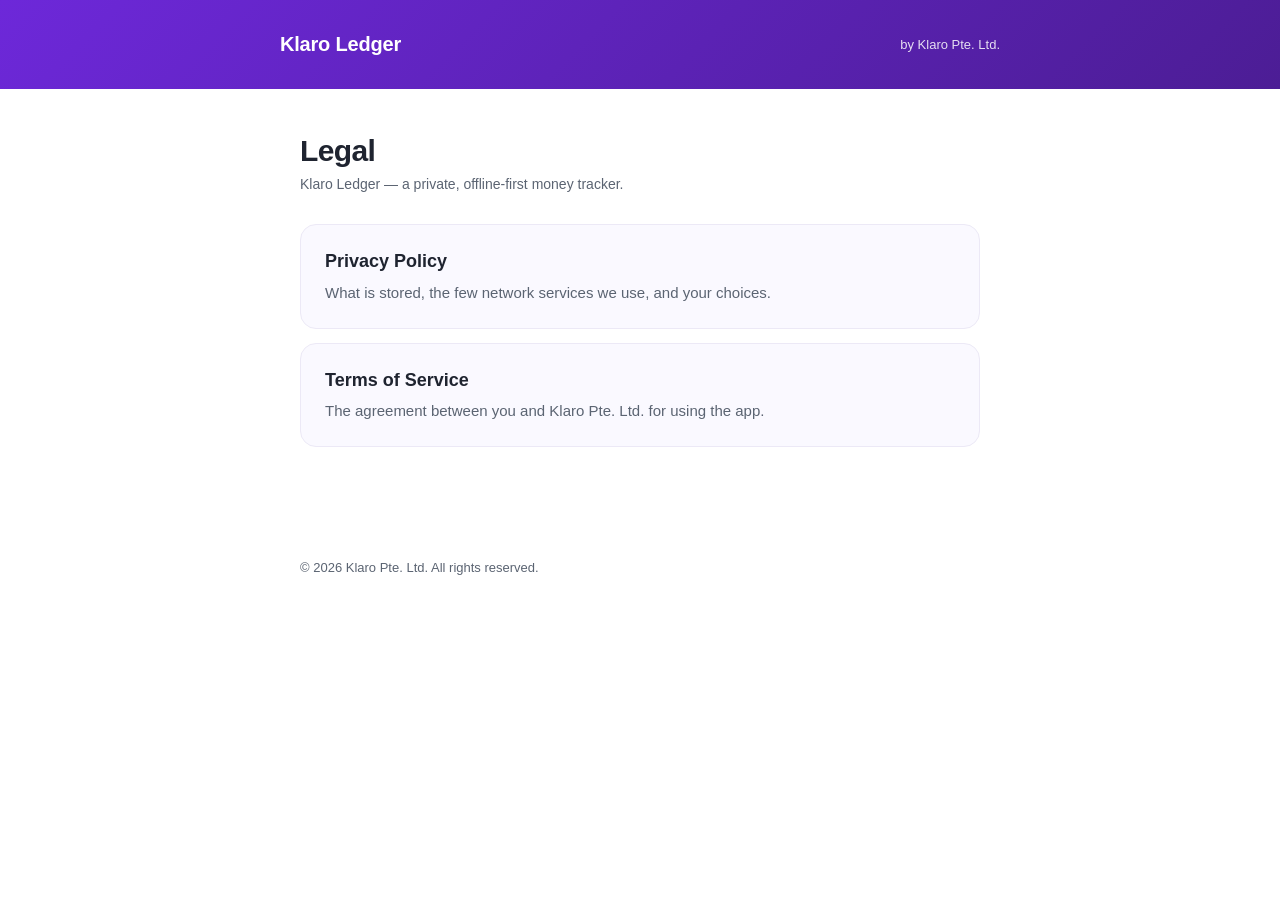
==== index.html @ c8fe20b1 "Klaro Ledger legal pages (privacy policy + terms)" ====
<!doctype html>
<html lang="en">
  <head>
    <meta charset="utf-8" />
    <meta name="viewport" content="width=device-width, initial-scale=1" />
    <title>Klaro Ledger — Legal</title>
    <meta
      name="description"
      content="Privacy Policy and Terms of Service for Klaro Ledger, a private, offline-first money tracker by Klaro Pte. Ltd."
    />
    <link rel="stylesheet" href="style.css" />
  </head>
  <body>
    <div class="band">
      <div class="band-inner">
        <span class="mark">Klaro Ledger</span>
        <span class="tag">by Klaro Pte. Ltd.</span>
      </div>
    </div>
    <main class="wrap">
      <h1>Legal</h1>
      <p class="updated">Klaro Ledger — a private, offline-first money tracker.</p>
      <a class="home-card" href="privacy.html">
        <div class="t">Privacy Policy</div>
        <div class="d">What is stored, the few network services we use, and your choices.</div>
      </a>
      <a class="home-card" href="terms.html">
        <div class="t">Terms of Service</div>
        <div class="d">The agreement between you and Klaro Pte. Ltd. for using the app.</div>
      </a>
    </main>
    <footer>&copy; 2026 Klaro Pte. Ltd. All rights reserved.</footer>
  </body>
</html>
---- style.css ----
:root {
  --brand: #6d28d9;
  --brand-deep: #4c1d95;
  --brand-soft: #8b5cf6;
  --bg: #ffffff;
  --fg: #1f2430;
  --muted: #5b6472;
  --card: #faf9ff;
  --border: #ece9f6;
}

@media (prefers-color-scheme: dark) {
  :root {
    --bg: #0f1115;
    --fg: #e8e9ee;
    --muted: #a0a6b2;
    --card: #161922;
    --border: #262b37;
    --brand-soft: #a78bfa;
  }
}

* { box-sizing: border-box; }
html { -webkit-text-size-adjust: 100%; }

body {
  margin: 0;
  background: var(--bg);
  color: var(--fg);
  font: 16px/1.65 -apple-system, BlinkMacSystemFont, "Segoe UI", Roboto,
    Helvetica, Arial, sans-serif;
}

.band {
  background: linear-gradient(135deg, var(--brand), var(--brand-deep));
  color: #fff;
  padding: 28px 20px;
}
.band-inner {
  max-width: 720px;
  margin: 0 auto;
  display: flex;
  align-items: center;
  gap: 14px;
}
.band .mark {
  font-size: 20px;
  font-weight: 700;
  letter-spacing: -0.01em;
}
.band .tag {
  margin-left: auto;
  font-size: 13px;
  opacity: 0.85;
}

.wrap {
  max-width: 720px;
  margin: 0 auto;
  padding: 36px 20px 96px;
}

h1 {
  font-size: 30px;
  line-height: 1.2;
  letter-spacing: -0.02em;
  margin: 8px 0 4px;
}
.updated {
  color: var(--muted);
  font-size: 14px;
  margin: 0 0 28px;
}

h2 {
  font-size: 19px;
  letter-spacing: -0.01em;
  margin: 34px 0 8px;
}
p { margin: 0 0 14px; }

a { color: var(--brand-soft); }

.lead {
  font-size: 17px;
  color: var(--fg);
  background: var(--card);
  border: 1px solid var(--border);
  border-radius: 14px;
  padding: 18px 20px;
  margin-bottom: 8px;
}

.nav {
  display: flex;
  gap: 18px;
  margin: 8px 0 28px;
  font-size: 15px;
}

.home-card {
  display: block;
  background: var(--card);
  border: 1px solid var(--border);
  border-radius: 16px;
  padding: 22px 24px;
  margin: 14px 0;
  text-decoration: none;
  color: var(--fg);
}
.home-card:hover { border-color: var(--brand-soft); }
.home-card .t { font-size: 18px; font-weight: 600; }
.home-card .d { color: var(--muted); font-size: 15px; margin-top: 4px; }

footer {
  max-width: 720px;
  margin: 0 auto;
  padding: 0 20px 60px;
  color: var(--muted);
  font-size: 13px;
}
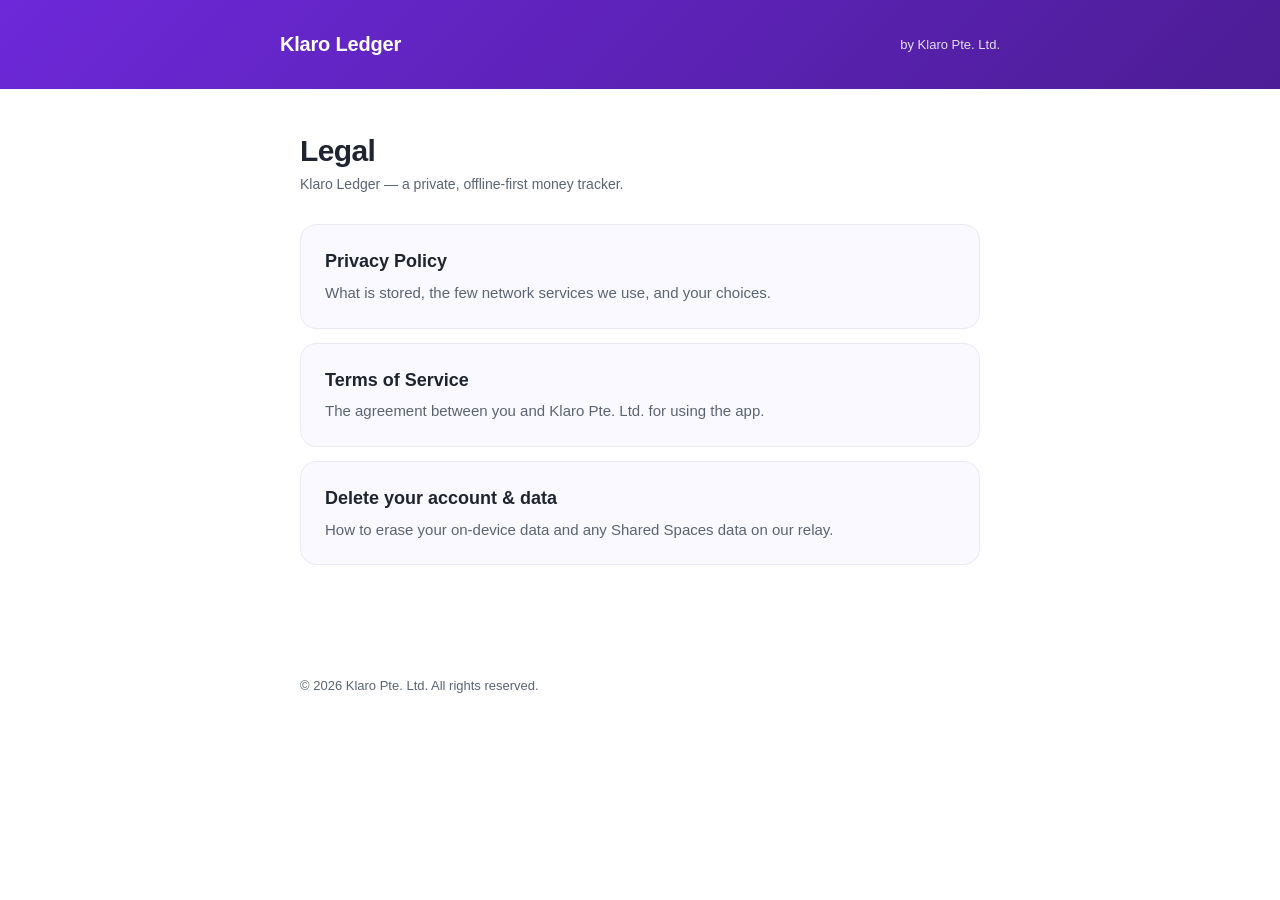
==== commit 84c923a6: "Add account & data deletion page (Play account-deletion requirement) Public, login-free page explain" ====
--- a/index.html
+++ b/index.html
@@ -28,6 +28,10 @@
         <div class="t">Terms of Service</div>
         <div class="d">The agreement between you and Klaro Pte. Ltd. for using the app.</div>
       </a>
+      <a class="home-card" href="delete-account.html">
+        <div class="t">Delete your account &amp; data</div>
+        <div class="d">How to erase your on-device data and any Shared Spaces data on our relay.</div>
+      </a>
     </main>
     <footer>&copy; 2026 Klaro Pte. Ltd. All rights reserved.</footer>
   </body>
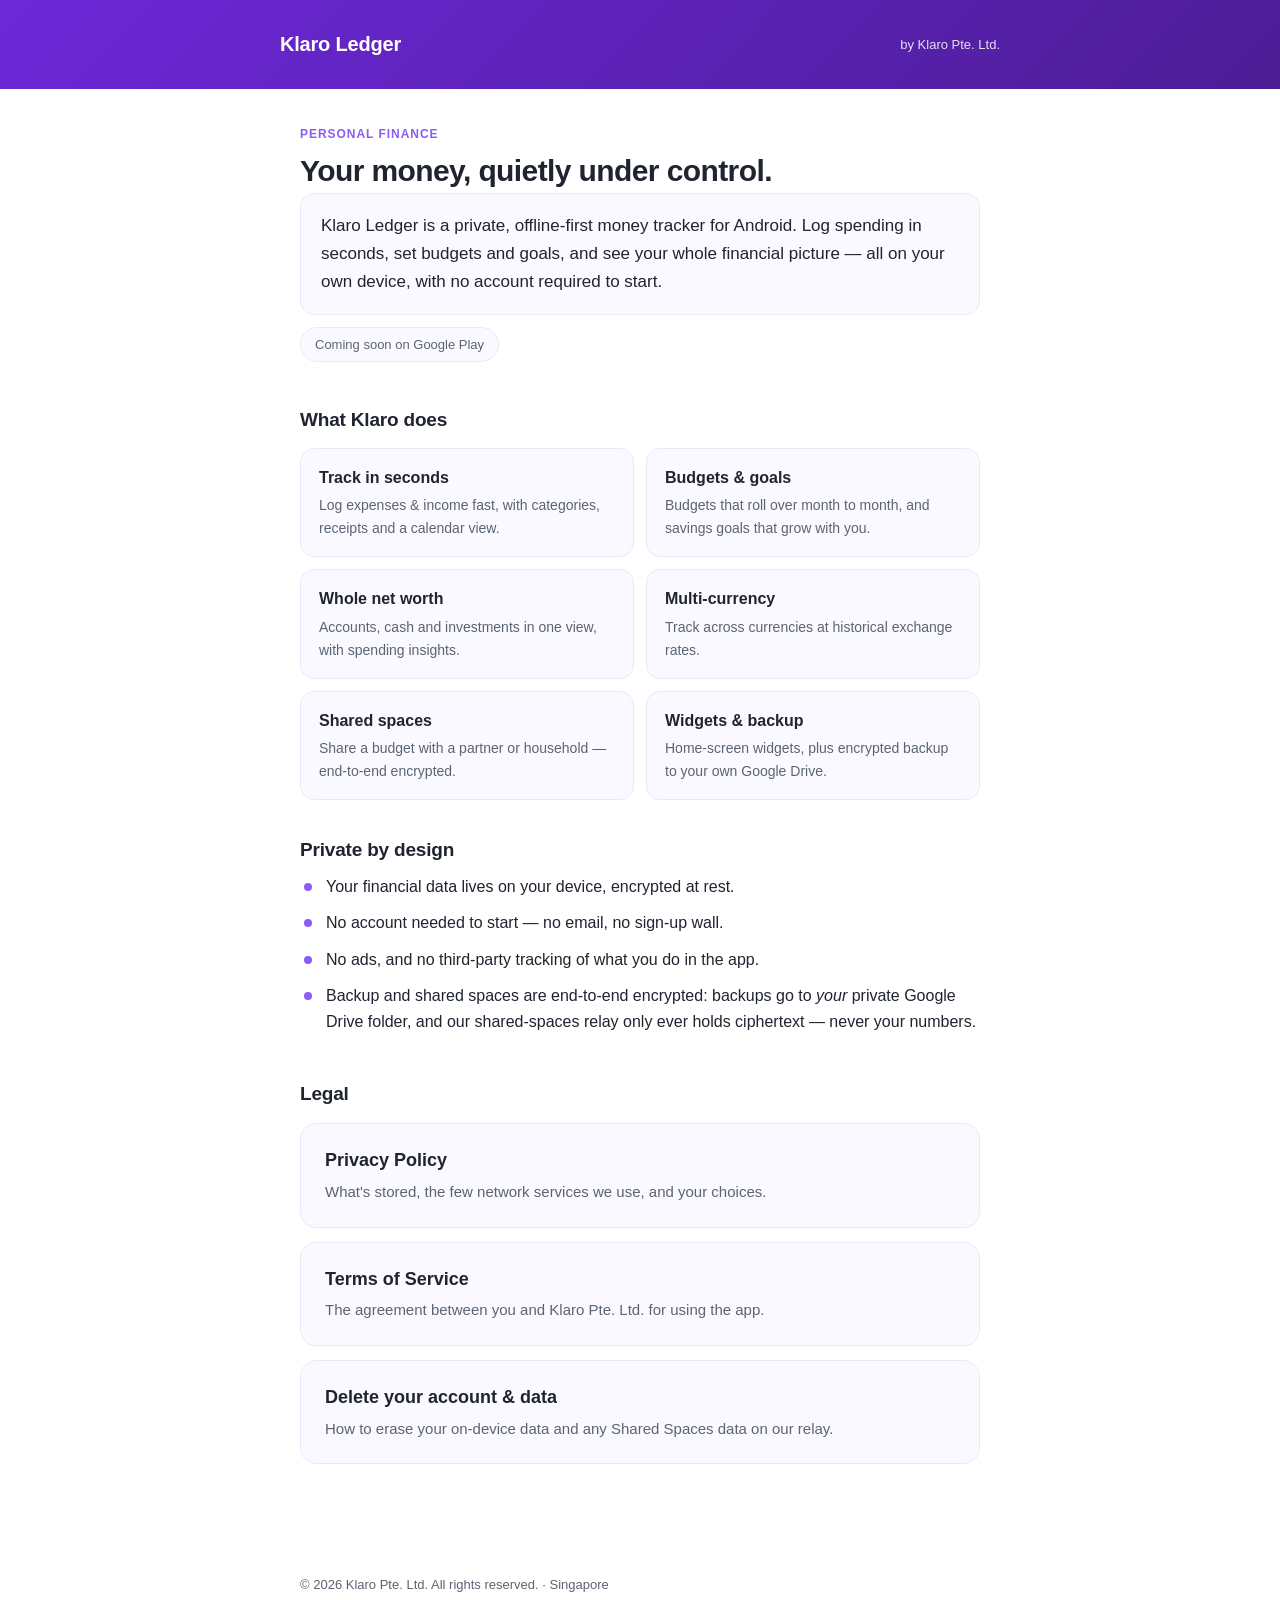
==== commit c1b7fe50: "Turn the homepage into a real landing page index.html was a bare "Legal" hub; make it a proper front" ====
--- a/index.html
+++ b/index.html
@@ -3,10 +3,10 @@
   <head>
     <meta charset="utf-8" />
     <meta name="viewport" content="width=device-width, initial-scale=1" />
-    <title>Klaro Ledger — Legal</title>
+    <title>Klaro Ledger — Private money tracking</title>
     <meta
       name="description"
-      content="Privacy Policy and Terms of Service for Klaro Ledger, a private, offline-first money tracker by Klaro Pte. Ltd."
+      content="Klaro Ledger is a private, offline-first money tracker by Klaro Pte. Ltd. Log spending, set budgets and goals, and see your whole net worth — your data stays on your device."
     />
     <link rel="stylesheet" href="style.css" />
   </head>
@@ -18,21 +18,90 @@
       </div>
     </div>
     <main class="wrap">
-      <h1>Legal</h1>
-      <p class="updated">Klaro Ledger — a private, offline-first money tracker.</p>
+      <p class="eyebrow">Personal finance</p>
+      <h1>Your money, quietly under control.</h1>
+      <p class="lead">
+        Klaro Ledger is a private, offline-first money tracker for Android. Log
+        spending in seconds, set budgets and goals, and see your whole financial
+        picture — all on your own device, with no account required to start.
+      </p>
+      <p class="soon">Coming soon on Google Play</p>
+
+      <h2>What Klaro does</h2>
+      <div class="features">
+        <div class="feature">
+          <div class="ft">Track in seconds</div>
+          <div class="fd">
+            Log expenses &amp; income fast, with categories, receipts and a
+            calendar view.
+          </div>
+        </div>
+        <div class="feature">
+          <div class="ft">Budgets &amp; goals</div>
+          <div class="fd">
+            Budgets that roll over month to month, and savings goals that grow
+            with you.
+          </div>
+        </div>
+        <div class="feature">
+          <div class="ft">Whole net worth</div>
+          <div class="fd">
+            Accounts, cash and investments in one view, with spending insights.
+          </div>
+        </div>
+        <div class="feature">
+          <div class="ft">Multi-currency</div>
+          <div class="fd">
+            Track across currencies at historical exchange rates.
+          </div>
+        </div>
+        <div class="feature">
+          <div class="ft">Shared spaces</div>
+          <div class="fd">
+            Share a budget with a partner or household — end-to-end encrypted.
+          </div>
+        </div>
+        <div class="feature">
+          <div class="ft">Widgets &amp; backup</div>
+          <div class="fd">
+            Home-screen widgets, plus encrypted backup to your own Google Drive.
+          </div>
+        </div>
+      </div>
+
+      <h2>Private by design</h2>
+      <ul class="points">
+        <li>Your financial data lives on your device, encrypted at rest.</li>
+        <li>No account needed to start — no email, no sign-up wall.</li>
+        <li>No ads, and no third-party tracking of what you do in the app.</li>
+        <li>
+          Backup and shared spaces are end-to-end encrypted: backups go to
+          <em>your</em> private Google Drive folder, and our shared-spaces relay
+          only ever holds ciphertext — never your numbers.
+        </li>
+      </ul>
+
+      <h2 class="legal-heading">Legal</h2>
       <a class="home-card" href="privacy.html">
         <div class="t">Privacy Policy</div>
-        <div class="d">What is stored, the few network services we use, and your choices.</div>
+        <div class="d">
+          What's stored, the few network services we use, and your choices.
+        </div>
       </a>
       <a class="home-card" href="terms.html">
         <div class="t">Terms of Service</div>
-        <div class="d">The agreement between you and Klaro Pte. Ltd. for using the app.</div>
+        <div class="d">
+          The agreement between you and Klaro Pte. Ltd. for using the app.
+        </div>
       </a>
       <a class="home-card" href="delete-account.html">
         <div class="t">Delete your account &amp; data</div>
-        <div class="d">How to erase your on-device data and any Shared Spaces data on our relay.</div>
+        <div class="d">
+          How to erase your on-device data and any Shared Spaces data on our
+          relay.
+        </div>
       </a>
     </main>
-    <footer>&copy; 2026 Klaro Pte. Ltd. All rights reserved.</footer>
+    <footer>&copy; 2026 Klaro Pte. Ltd. All rights reserved. · Singapore</footer>
   </body>
 </html>
--- a/style.css
+++ b/style.css
@@ -119,3 +119,57 @@
   color: var(--muted);
   font-size: 13px;
 }
+
+/* --- Landing page --- */
+.eyebrow {
+  text-transform: uppercase;
+  letter-spacing: 0.08em;
+  font-size: 12px;
+  font-weight: 700;
+  color: var(--brand-soft);
+  margin: 0 0 6px;
+}
+.soon {
+  display: inline-block;
+  font-size: 13px;
+  color: var(--muted);
+  border: 1px solid var(--border);
+  background: var(--card);
+  border-radius: 999px;
+  padding: 6px 14px;
+  margin: 4px 0 8px;
+}
+.features {
+  display: grid;
+  grid-template-columns: 1fr 1fr;
+  gap: 12px;
+  margin: 12px 0 8px;
+}
+@media (max-width: 560px) {
+  .features { grid-template-columns: 1fr; }
+}
+.feature {
+  background: var(--card);
+  border: 1px solid var(--border);
+  border-radius: 14px;
+  padding: 16px 18px;
+}
+.feature .ft { font-weight: 600; font-size: 16px; }
+.feature .fd { color: var(--muted); font-size: 14px; margin-top: 3px; }
+.points { list-style: none; padding: 0; margin: 8px 0 0; }
+.points li {
+  position: relative;
+  padding-left: 26px;
+  margin-bottom: 10px;
+}
+.points li::before {
+  content: "";
+  position: absolute;
+  left: 4px;
+  top: 9px;
+  width: 8px;
+  height: 8px;
+  border-radius: 50%;
+  background: var(--brand-soft);
+}
+.legal-heading { margin-top: 42px; }
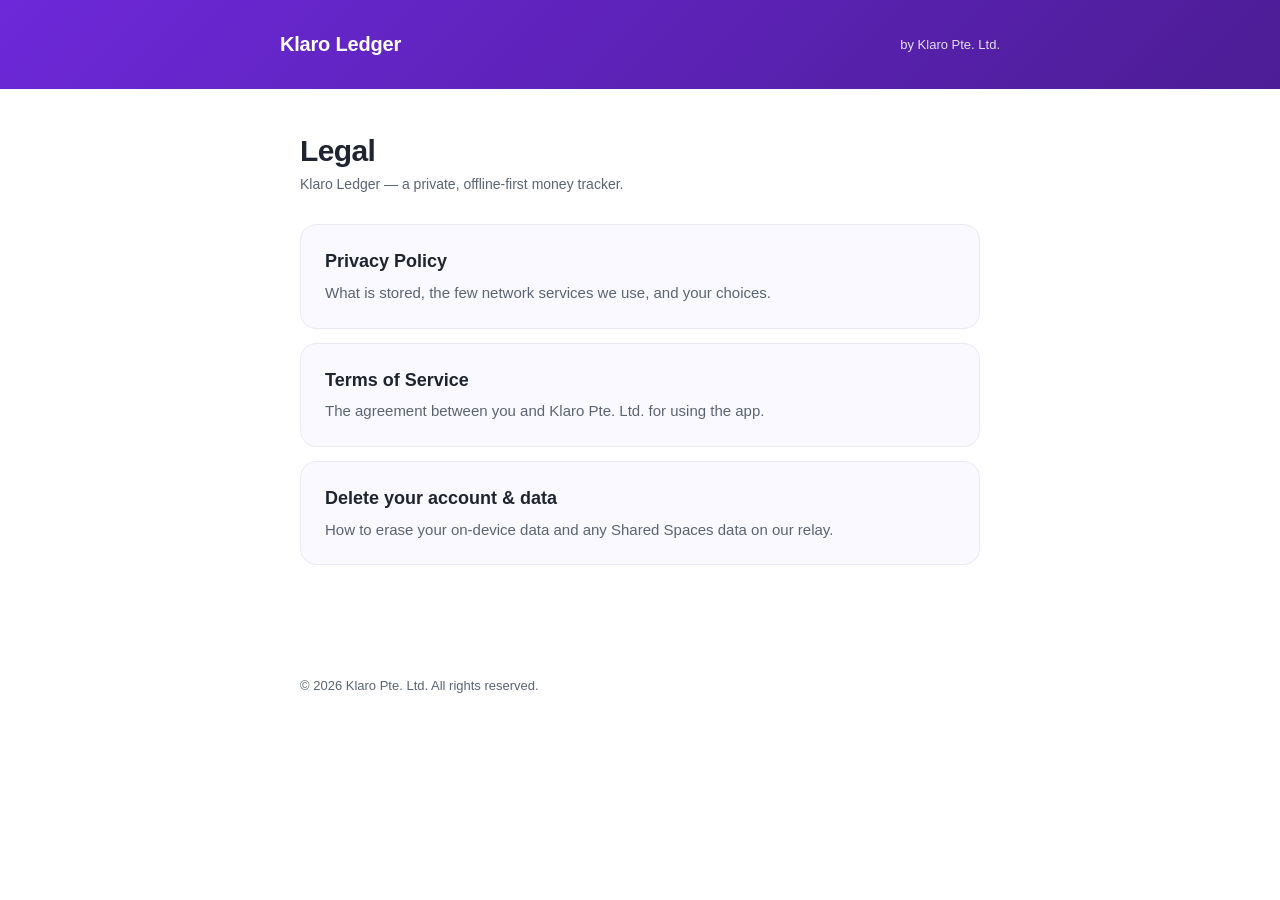
==== commit 9db445a1: "Revert to legal-only; release custom domain to the marketing repo The public site now consolidates i" ====
--- a/index.html
+++ b/index.html
@@ -3,10 +3,10 @@
   <head>
     <meta charset="utf-8" />
     <meta name="viewport" content="width=device-width, initial-scale=1" />
-    <title>Klaro Ledger — Private money tracking</title>
+    <title>Klaro Ledger — Legal</title>
     <meta
       name="description"
-      content="Klaro Ledger is a private, offline-first money tracker by Klaro Pte. Ltd. Log spending, set budgets and goals, and see your whole net worth — your data stays on your device."
+      content="Privacy Policy and Terms of Service for Klaro Ledger, a private, offline-first money tracker by Klaro Pte. Ltd."
     />
     <link rel="stylesheet" href="style.css" />
   </head>
@@ -18,90 +18,21 @@
       </div>
     </div>
     <main class="wrap">
-      <p class="eyebrow">Personal finance</p>
-      <h1>Your money, quietly under control.</h1>
-      <p class="lead">
-        Klaro Ledger is a private, offline-first money tracker for Android. Log
-        spending in seconds, set budgets and goals, and see your whole financial
-        picture — all on your own device, with no account required to start.
-      </p>
-      <p class="soon">Coming soon on Google Play</p>
-
-      <h2>What Klaro does</h2>
-      <div class="features">
-        <div class="feature">
-          <div class="ft">Track in seconds</div>
-          <div class="fd">
-            Log expenses &amp; income fast, with categories, receipts and a
-            calendar view.
-          </div>
-        </div>
-        <div class="feature">
-          <div class="ft">Budgets &amp; goals</div>
-          <div class="fd">
-            Budgets that roll over month to month, and savings goals that grow
-            with you.
-          </div>
-        </div>
-        <div class="feature">
-          <div class="ft">Whole net worth</div>
-          <div class="fd">
-            Accounts, cash and investments in one view, with spending insights.
-          </div>
-        </div>
-        <div class="feature">
-          <div class="ft">Multi-currency</div>
-          <div class="fd">
-            Track across currencies at historical exchange rates.
-          </div>
-        </div>
-        <div class="feature">
-          <div class="ft">Shared spaces</div>
-          <div class="fd">
-            Share a budget with a partner or household — end-to-end encrypted.
-          </div>
-        </div>
-        <div class="feature">
-          <div class="ft">Widgets &amp; backup</div>
-          <div class="fd">
-            Home-screen widgets, plus encrypted backup to your own Google Drive.
-          </div>
-        </div>
-      </div>
-
-      <h2>Private by design</h2>
-      <ul class="points">
-        <li>Your financial data lives on your device, encrypted at rest.</li>
-        <li>No account needed to start — no email, no sign-up wall.</li>
-        <li>No ads, and no third-party tracking of what you do in the app.</li>
-        <li>
-          Backup and shared spaces are end-to-end encrypted: backups go to
-          <em>your</em> private Google Drive folder, and our shared-spaces relay
-          only ever holds ciphertext — never your numbers.
-        </li>
-      </ul>
-
-      <h2 class="legal-heading">Legal</h2>
+      <h1>Legal</h1>
+      <p class="updated">Klaro Ledger — a private, offline-first money tracker.</p>
       <a class="home-card" href="privacy.html">
         <div class="t">Privacy Policy</div>
-        <div class="d">
-          What's stored, the few network services we use, and your choices.
-        </div>
+        <div class="d">What is stored, the few network services we use, and your choices.</div>
       </a>
       <a class="home-card" href="terms.html">
         <div class="t">Terms of Service</div>
-        <div class="d">
-          The agreement between you and Klaro Pte. Ltd. for using the app.
-        </div>
+        <div class="d">The agreement between you and Klaro Pte. Ltd. for using the app.</div>
       </a>
       <a class="home-card" href="delete-account.html">
         <div class="t">Delete your account &amp; data</div>
-        <div class="d">
-          How to erase your on-device data and any Shared Spaces data on our
-          relay.
-        </div>
+        <div class="d">How to erase your on-device data and any Shared Spaces data on our relay.</div>
       </a>
     </main>
-    <footer>&copy; 2026 Klaro Pte. Ltd. All rights reserved. · Singapore</footer>
+    <footer>&copy; 2026 Klaro Pte. Ltd. All rights reserved.</footer>
   </body>
 </html>
--- a/style.css
+++ b/style.css
@@ -119,57 +119,3 @@
   color: var(--muted);
   font-size: 13px;
 }
-
-/* --- Landing page --- */
-.eyebrow {
-  text-transform: uppercase;
-  letter-spacing: 0.08em;
-  font-size: 12px;
-  font-weight: 700;
-  color: var(--brand-soft);
-  margin: 0 0 6px;
-}
-.soon {
-  display: inline-block;
-  font-size: 13px;
-  color: var(--muted);
-  border: 1px solid var(--border);
-  background: var(--card);
-  border-radius: 999px;
-  padding: 6px 14px;
-  margin: 4px 0 8px;
-}
-.features {
-  display: grid;
-  grid-template-columns: 1fr 1fr;
-  gap: 12px;
-  margin: 12px 0 8px;
-}
-@media (max-width: 560px) {
-  .features { grid-template-columns: 1fr; }
-}
-.feature {
-  background: var(--card);
-  border: 1px solid var(--border);
-  border-radius: 14px;
-  padding: 16px 18px;
-}
-.feature .ft { font-weight: 600; font-size: 16px; }
-.feature .fd { color: var(--muted); font-size: 14px; margin-top: 3px; }
-.points { list-style: none; padding: 0; margin: 8px 0 0; }
-.points li {
-  position: relative;
-  padding-left: 26px;
-  margin-bottom: 10px;
-}
-.points li::before {
-  content: "";
-  position: absolute;
-  left: 4px;
-  top: 9px;
-  width: 8px;
-  height: 8px;
-  border-radius: 50%;
-  background: var(--brand-soft);
-}
-.legal-heading { margin-top: 42px; }
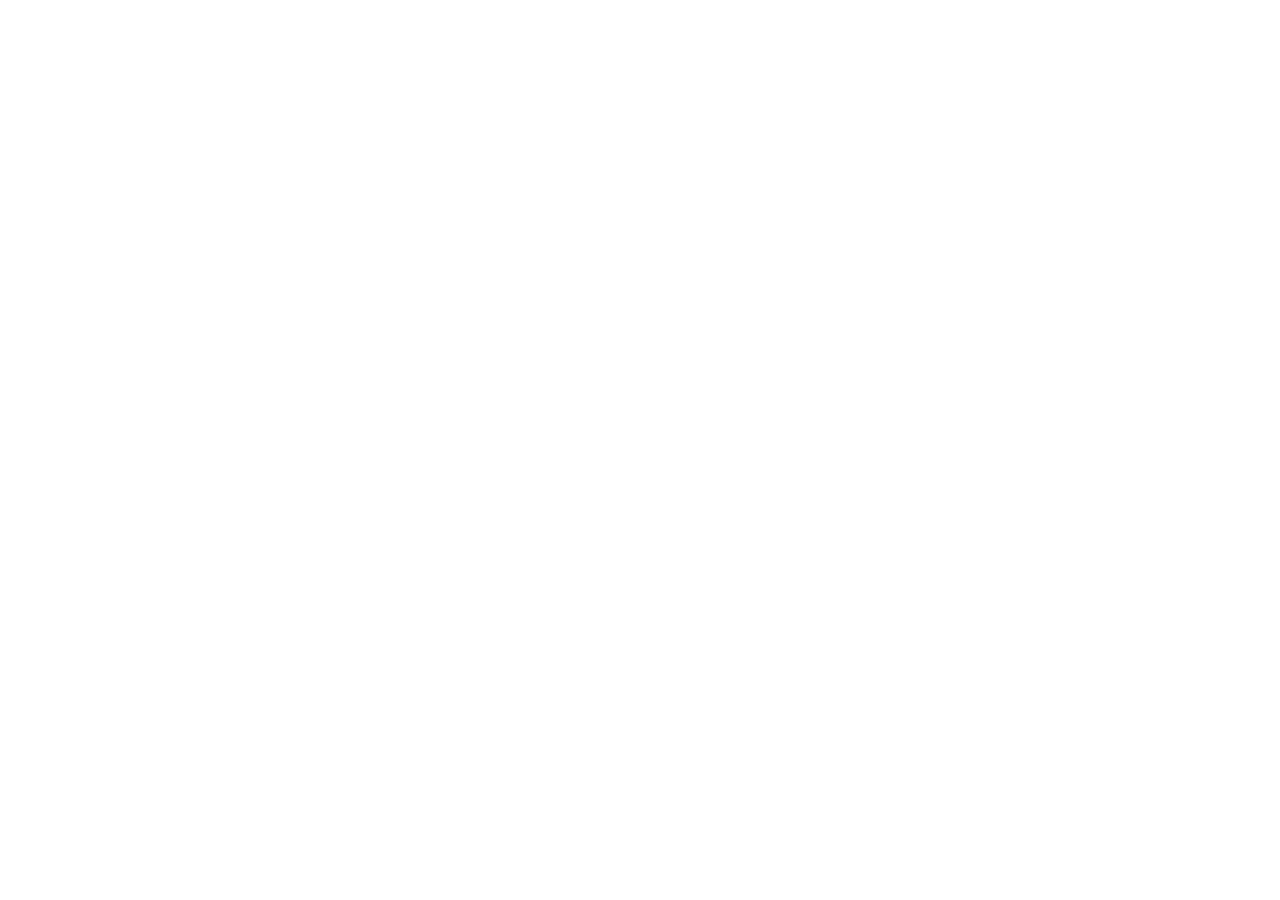
==== commit 830312dc: "Retire: redirect legal pages to klaroledger.app" ====
--- a/index.html
+++ b/index.html
@@ -2,37 +2,16 @@
 <html lang="en">
   <head>
     <meta charset="utf-8" />
-    <meta name="viewport" content="width=device-width, initial-scale=1" />
-    <title>Klaro Ledger — Legal</title>
-    <meta
-      name="description"
-      content="Privacy Policy and Terms of Service for Klaro Ledger, a private, offline-first money tracker by Klaro Pte. Ltd."
-    />
-    <link rel="stylesheet" href="style.css" />
+    <title>Moved — Klaro Ledger</title>
+    <meta name="robots" content="noindex" />
+    <meta http-equiv="refresh" content="0; url=https://klaroledger.app/" />
+    <link rel="canonical" href="https://klaroledger.app/" />
+    <script>location.replace("https://klaroledger.app/");</script>
   </head>
   <body>
-    <div class="band">
-      <div class="band-inner">
-        <span class="mark">Klaro Ledger</span>
-        <span class="tag">by Klaro Pte. Ltd.</span>
-      </div>
-    </div>
-    <main class="wrap">
-      <h1>Legal</h1>
-      <p class="updated">Klaro Ledger — a private, offline-first money tracker.</p>
-      <a class="home-card" href="privacy.html">
-        <div class="t">Privacy Policy</div>
-        <div class="d">What is stored, the few network services we use, and your choices.</div>
-      </a>
-      <a class="home-card" href="terms.html">
-        <div class="t">Terms of Service</div>
-        <div class="d">The agreement between you and Klaro Pte. Ltd. for using the app.</div>
-      </a>
-      <a class="home-card" href="delete-account.html">
-        <div class="t">Delete your account &amp; data</div>
-        <div class="d">How to erase your on-device data and any Shared Spaces data on our relay.</div>
-      </a>
-    </main>
-    <footer>&copy; 2026 Klaro Pte. Ltd. All rights reserved.</footer>
+    <p>
+      Klaro Ledger has moved to
+      <a href="https://klaroledger.app/">klaroledger.app</a>.
+    </p>
   </body>
 </html>
